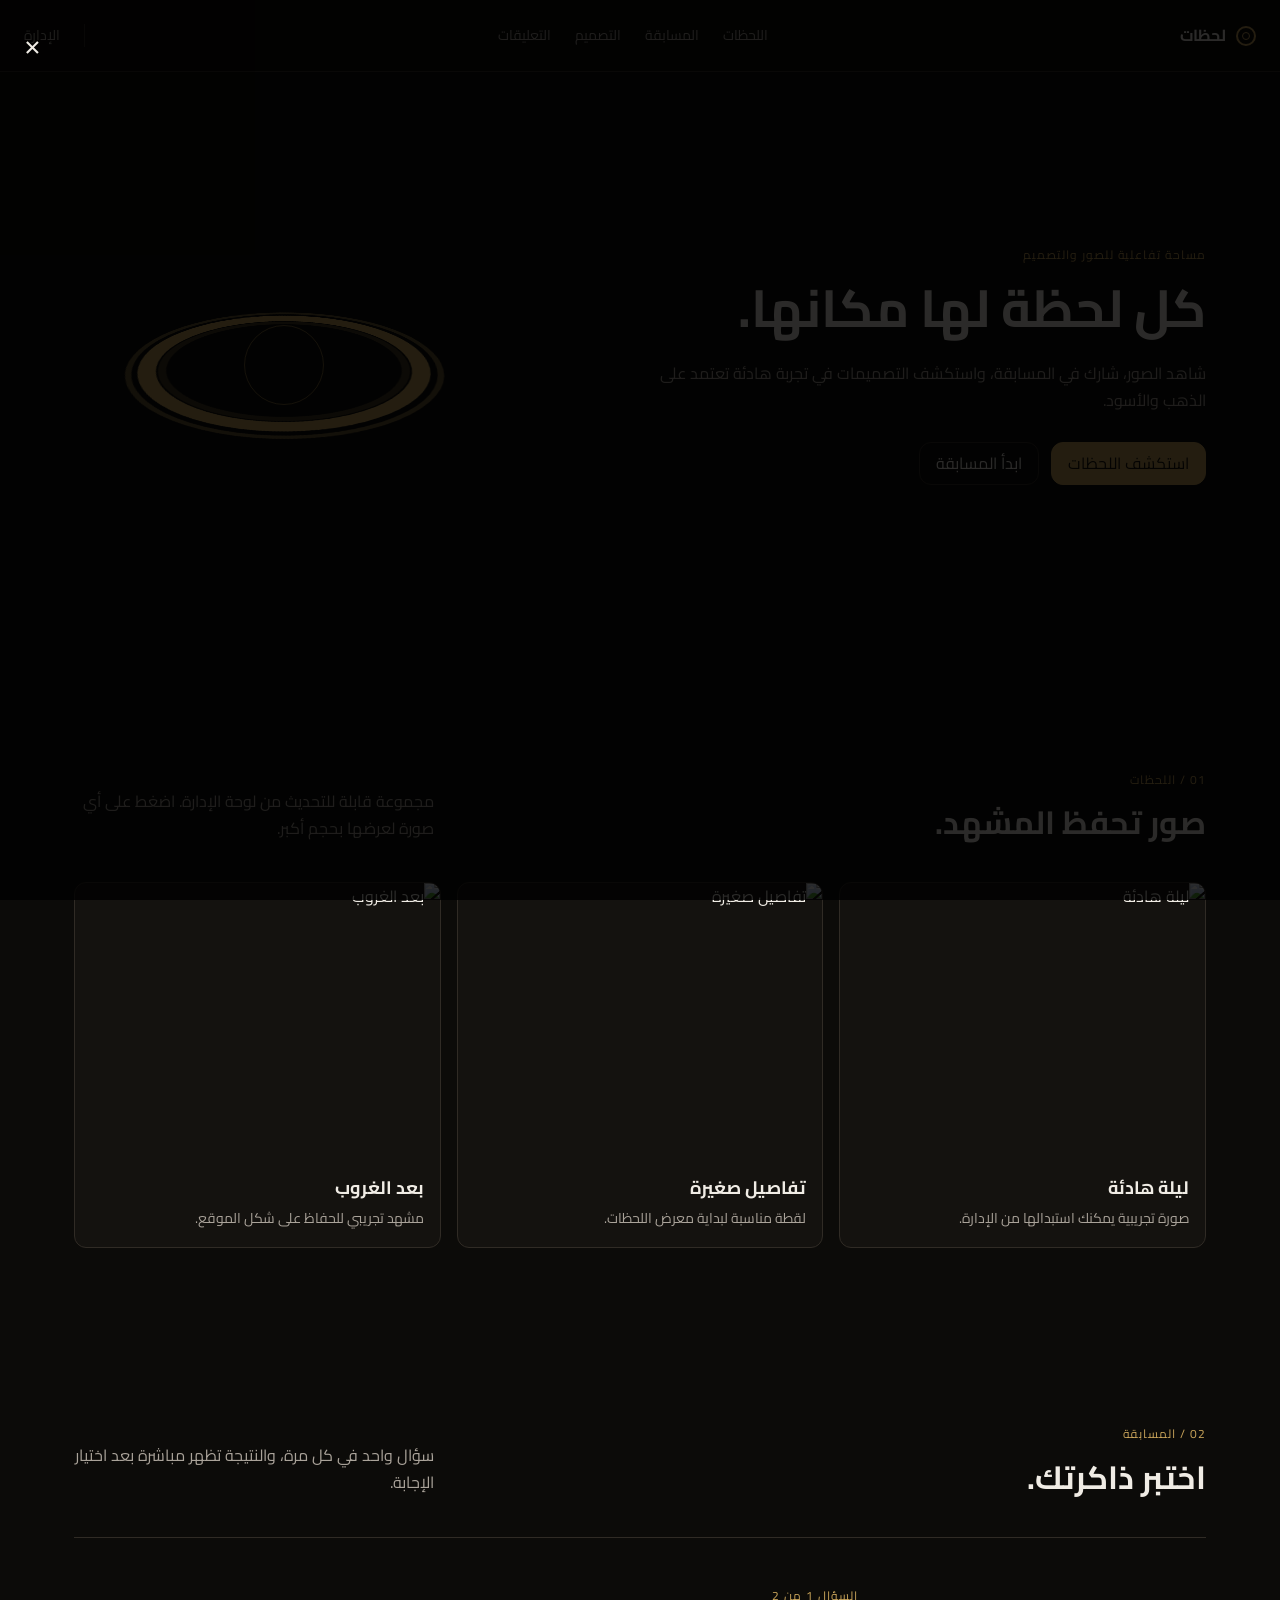
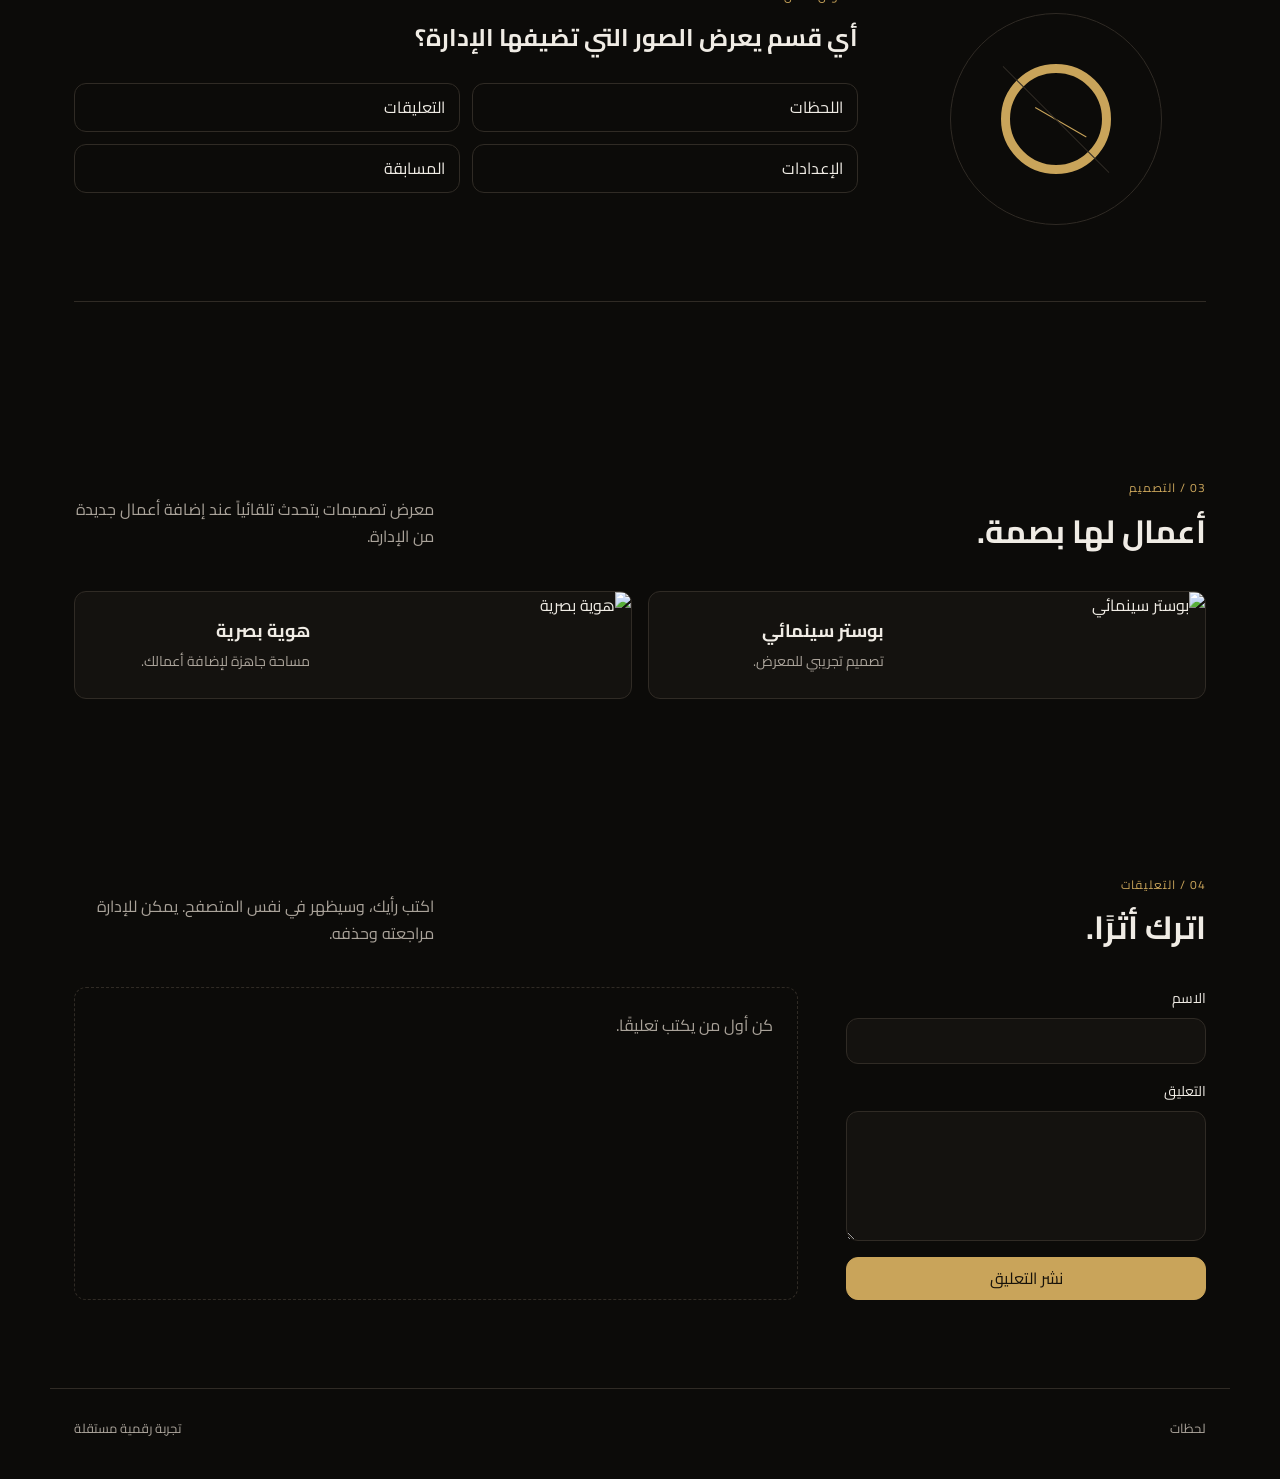
==== index.html @ a875e592 "Add files via upload" ====
<!doctype html>
<html lang="ar" dir="rtl">
<head>
  <meta charset="utf-8">
  <meta name="viewport" content="width=device-width,initial-scale=1">
  <meta name="description" content="موقع لحظات بتجربة بصرية ثلاثية الأبعاد، مسابقات، تصميمات وتعليقات.">
  <title>لحظات | تجربة تفاعلية</title>
  <link rel="preconnect" href="https://fonts.googleapis.com">
  <link rel="preconnect" href="https://fonts.gstatic.com" crossorigin>
  <link href="https://fonts.googleapis.com/css2?family=Cairo:wght@400;500;600;700&display=swap" rel="stylesheet">
  <link rel="stylesheet" href="styles.css">
</head>
<body>
  <div id="intro" class="intro" aria-hidden="true">
    <div class="intro-ring"></div>
    <p>أهلاً بك في لحظات</p>
  </div>

  <header class="site-header">
    <a class="brand" href="#home" aria-label="العودة للرئيسية">
      <span class="brand-mark" aria-hidden="true"></span>
      <span>لحظات</span>
    </a>
    <nav aria-label="التنقل الرئيسي">
      <a href="#moments">اللحظات</a>
      <a href="#contest">المسابقة</a>
      <a href="#designs">التصميم</a>
      <a href="#comments">التعليقات</a>
    </nav>
    <a class="admin-link" href="admin.html">الإدارة</a>
  </header>

  <main id="home">
    <section class="hero section">
      <div class="hero-copy">
        <p class="eyebrow">مساحة تفاعلية للصور والتصميم</p>
        <h1>كل لحظة لها مكانها.</h1>
        <p class="hero-text">شاهد الصور، شارك في المسابقة، واستكشف التصميمات في تجربة هادئة تعتمد على الذهب والأسود.</p>
        <div class="actions">
          <a class="button primary" href="#moments">استكشف اللحظات</a>
          <a class="button secondary" href="#contest">ابدأ المسابقة</a>
        </div>
      </div>
      <div class="hero-object" aria-hidden="true">
        <div class="ring ring-back"></div>
        <div class="ring ring-main"></div>
        <div class="ring ring-front"></div>
        <span class="hero-light"></span>
      </div>
    </section>

    <section id="moments" class="section">
      <div class="section-heading">
        <div>
          <p class="eyebrow">01 / اللحظات</p>
          <h2>صور تحفظ المشهد.</h2>
        </div>
        <p>مجموعة قابلة للتحديث من لوحة الإدارة. اضغط على أي صورة لعرضها بحجم أكبر.</p>
      </div>
      <div id="moments-grid" class="moments-grid"></div>
    </section>

    <section id="contest" class="section contest-section">
      <div class="section-heading">
        <div>
          <p class="eyebrow">02 / المسابقة</p>
          <h2>اختبر ذاكرتك.</h2>
        </div>
        <p>سؤال واحد في كل مرة، والنتيجة تظهر مباشرة بعد اختيار الإجابة.</p>
      </div>
      <div class="contest-shell">
        <div class="vault" aria-hidden="true">
          <div class="vault-dial"></div>
          <div class="vault-line"></div>
        </div>
        <div class="quiz">
          <p id="question-count" class="small-label"></p>
          <h3 id="question-text">جاري تحميل المسابقة...</h3>
          <div id="answers" class="answers"></div>
          <p id="quiz-feedback" class="feedback" role="status"></p>
          <button id="next-question" class="button primary hidden">السؤال التالي</button>
        </div>
      </div>
    </section>

    <section id="designs" class="section">
      <div class="section-heading">
        <div>
          <p class="eyebrow">03 / التصميم</p>
          <h2>أعمال لها بصمة.</h2>
        </div>
        <p>معرض تصميمات يتحدث تلقائياً عند إضافة أعمال جديدة من الإدارة.</p>
      </div>
      <div id="designs-grid" class="designs-grid"></div>
    </section>

    <section id="comments" class="section">
      <div class="section-heading">
        <div>
          <p class="eyebrow">04 / التعليقات</p>
          <h2>اترك أثرًا.</h2>
        </div>
        <p>اكتب رأيك، وسيظهر في نفس المتصفح. يمكن للإدارة مراجعته وحذفه.</p>
      </div>
      <div class="comments-layout">
        <form id="comment-form" class="comment-form">
          <label>الاسم<input id="comment-name" required maxlength="40" autocomplete="name"></label>
          <label>التعليق<textarea id="comment-text" required maxlength="240"></textarea></label>
          <button class="button primary" type="submit">نشر التعليق</button>
        </form>
        <div id="comments-list" class="comments-list"></div>
      </div>
    </section>
  </main>

  <footer class="site-footer">
    <span>لحظات</span>
    <span>تجربة رقمية مستقلة</span>
  </footer>

  <div id="image-modal" class="modal" hidden>
    <button class="modal-close" aria-label="إغلاق">×</button>
    <figure>
      <img id="modal-image" alt="">
      <figcaption id="modal-caption"></figcaption>
    </figure>
  </div>

  <script src="https://unpkg.com/lucide@0.468.0/dist/umd/lucide.js"></script>
  <script src="app.js"></script>
</body>
</html>
---- styles.css ----
:root{
  --bg:#0c0b09;
  --surface:#14120f;
  --surface-2:#1a1713;
  --text:#f0ece5;
  --muted:#aaa39a;
  --line:#302b25;
  --accent:#c9a45a;
  --accent-strong:#e0bf75;
  --danger:#c96c64;
  --success:#8da77d;
  --radius:12px;
  --max:1180px;
  --ease:150ms ease-out;
}
*{box-sizing:border-box}
html{scroll-behavior:smooth}
body{
  margin:0;background:var(--bg);color:var(--text);
  font-family:"Cairo",system-ui,sans-serif;font-size:16px;line-height:1.7;
}
body:before{
  content:"";position:fixed;inset:0;pointer-events:none;opacity:.035;
  background-image:radial-gradient(#fff .5px,transparent .5px);background-size:4px 4px;
}
a{color:inherit;text-decoration:none}
button,input,textarea{font:inherit}
button{cursor:pointer}
:focus-visible{outline:2px solid var(--accent-strong);outline-offset:3px}
.site-header{
  position:sticky;top:0;z-index:20;height:72px;
  display:flex;align-items:center;gap:32px;padding:0 24px;
  background:rgba(12,11,9,.94);border-bottom:1px solid var(--line);
  backdrop-filter:blur(12px);
}
.brand{display:flex;align-items:center;gap:10px;font-weight:700}
.brand-mark{
  width:20px;height:20px;border:2px solid var(--accent);border-radius:50%;
  display:block;position:relative;
}
.brand-mark:after{content:"";position:absolute;inset:4px;border:1px solid var(--accent);border-radius:50%}
nav{display:flex;gap:24px;flex:1;justify-content:center}
nav a,.admin-link{font-size:14px;color:var(--muted);transition:color var(--ease)}
nav a:hover,.admin-link:hover{color:var(--text)}
.admin-link{border-right:1px solid var(--line);padding-right:24px}
.section{max-width:var(--max);margin:auto;padding:88px 24px}
.hero{
  min-height:610px;display:grid;grid-template-columns:1fr 420px;gap:72px;
  align-items:center;padding-top:64px;
}
.eyebrow,.small-label{
  margin:0 0 12px;color:var(--accent);font-size:12px;letter-spacing:.08em;
}
.hero h1{font-size:52px;line-height:1.2;margin:0 0 20px;font-weight:700}
.hero-text{max-width:570px;color:var(--muted);margin:0 0 28px}
.actions{display:flex;gap:12px;flex-wrap:wrap}
.button{
  min-height:40px;padding:7px 16px;border:1px solid var(--line);border-radius:var(--radius);
  display:inline-flex;align-items:center;justify-content:center;transition:background var(--ease),border-color var(--ease),color var(--ease);
}
.button.primary{background:var(--accent);border-color:var(--accent);color:#17120a}
.button.primary:hover{background:var(--accent-strong);border-color:var(--accent-strong)}
.button.secondary{background:transparent;color:var(--text)}
.button.secondary:hover{background:var(--surface-2);border-color:#4b4237}
.hero-object{height:420px;position:relative;display:grid;place-items:center;perspective:900px}
.ring{
  position:absolute;border-radius:50%;border:14px solid var(--accent);
  transform:rotateX(67deg) rotateZ(-18deg);transform-style:preserve-3d;
}
.ring-main{width:290px;height:290px;border-width:18px;animation:entrance-ring 900ms 200ms both cubic-bezier(.2,.7,.2,1)}
.ring-back{width:250px;height:250px;opacity:.28;border-width:8px;transform:rotateX(67deg) rotateZ(42deg)}
.ring-front{width:315px;height:315px;opacity:.5;border-width:6px;transform:rotateX(67deg) rotateZ(72deg)}
.hero-light{width:80px;height:80px;border:1px solid var(--accent);border-radius:50%;opacity:.55}
@keyframes entrance-ring{from{opacity:0;transform:scale(.6) rotateX(25deg) rotateZ(-70deg)}to{opacity:1;transform:rotateX(67deg) rotateZ(-18deg)}}
.section-heading{display:grid;grid-template-columns:1fr 360px;gap:48px;align-items:end;margin-bottom:40px}
.section-heading h2{font-size:32px;line-height:1.25;margin:0}
.section-heading>p{color:var(--muted);margin:0}
.moments-grid{display:grid;grid-template-columns:repeat(3,1fr);gap:16px}
.moment-card,.design-card{
  border:1px solid var(--line);background:var(--surface);border-radius:var(--radius);
  overflow:hidden;
}
.moment-card button{padding:0;border:0;background:none;width:100%;display:block;color:inherit;text-align:right}
.moment-card img,.design-card img{width:100%;aspect-ratio:4/3;object-fit:cover;display:block}
.moment-info{padding:16px}
.moment-info h3,.design-info h3{font-size:18px;margin:0 0 4px}
.moment-info p,.design-info p{font-size:14px;color:var(--muted);margin:0}
.moment-card:hover,.design-card:hover{border-color:#51483b;transition:border-color var(--ease)}
.contest-shell{
  display:grid;grid-template-columns:300px 1fr;gap:48px;align-items:center;
  border-top:1px solid var(--line);border-bottom:1px solid var(--line);padding:48px 0;
}
.vault{height:260px;display:grid;place-items:center;position:relative}
.vault:before{
  content:"";width:210px;height:210px;border:1px solid var(--line);border-radius:50%;
  position:absolute;
}
.vault-dial{width:110px;height:110px;border:9px solid var(--accent);border-radius:50%;position:relative}
.vault-dial:before,.vault-dial:after{content:"";position:absolute;left:50%;top:50%;height:1px;background:var(--accent);transform-origin:left}
.vault-dial:before{width:35px;transform:rotate(30deg)}
.vault-dial:after{width:24px;transform:rotate(210deg)}
.vault-line{width:150px;height:1px;background:var(--line);position:absolute;transform:rotate(45deg)}
.quiz h3{font-size:24px;margin:0 0 24px;max-width:650px}
.answers{display:grid;grid-template-columns:1fr 1fr;gap:12px}
.answer{
  min-height:46px;text-align:right;padding:10px 14px;border:1px solid var(--line);
  border-radius:var(--radius);background:transparent;color:var(--text);
  transition:background var(--ease),border-color var(--ease);
}
.answer:hover{background:var(--surface-2);border-color:#51483b}
.answer.correct{border-color:var(--success);background:rgba(141,167,125,.08)}
.answer.wrong{border-color:var(--danger);background:rgba(201,108,100,.08)}
.feedback{min-height:28px;color:var(--muted);margin:16px 0}
.hidden{display:none!important}
.designs-grid{display:grid;grid-template-columns:repeat(2,1fr);gap:16px}
.design-card{display:grid;grid-template-columns:1.15fr 1fr}
.design-card img{height:100%;aspect-ratio:auto}
.design-info{padding:24px;display:flex;flex-direction:column;justify-content:center}
.comments-layout{display:grid;grid-template-columns:360px 1fr;gap:48px}
.comment-form{display:grid;gap:16px;align-content:start}
label{display:grid;gap:7px;font-size:14px}
input,textarea{
  width:100%;border:1px solid var(--line);border-radius:var(--radius);background:var(--surface);
  color:var(--text);padding:10px 12px;outline:none;
}
textarea{min-height:130px;resize:vertical}
input:focus,textarea:focus{border-color:var(--accent)}
.comments-list{display:grid;gap:12px}
.comment{
  border-bottom:1px solid var(--line);padding:0 0 16px;
}
.comment header{display:flex;justify-content:space-between;gap:16px;align-items:center}
.comment strong{font-size:15px}
.comment time{font-size:12px;color:var(--muted)}
.comment p{margin:7px 0 0;color:var(--muted);font-size:14px}
.empty{border:1px dashed var(--line);padding:24px;color:var(--muted);border-radius:var(--radius)}
.site-footer{
  max-width:var(--max);margin:auto;padding:28px 24px 40px;border-top:1px solid var(--line);
  display:flex;justify-content:space-between;color:var(--muted);font-size:13px;
}
.intro{
  position:fixed;inset:0;z-index:100;background:var(--bg);display:grid;place-items:center;
  pointer-events:none;animation:intro-out 700ms 900ms both;
}
.intro p{position:absolute;bottom:23%;font-size:14px;color:var(--muted)}
.intro-ring{width:150px;height:150px;border:9px solid var(--accent);border-radius:50%;transform:rotateX(65deg) rotateZ(-25deg);animation:intro-ring 900ms cubic-bezier(.2,.7,.2,1) both}
@keyframes intro-ring{from{transform:scale(.35) rotateX(15deg) rotateZ(-90deg);opacity:0}to{transform:rotateX(65deg) rotateZ(-25deg);opacity:1}}
@keyframes intro-out{to{opacity:0;visibility:hidden}}
.modal{
  position:fixed;inset:0;z-index:50;background:rgba(0,0,0,.82);display:grid;place-items:center;padding:28px;
}
.modal figure{margin:0;max-width:1000px;max-height:90vh}
.modal img{max-width:100%;max-height:78vh;display:block}
.modal figcaption{padding-top:10px;color:var(--muted)}
.modal-close{position:absolute;top:18px;left:18px;background:transparent;color:var(--text);border:0;font-size:30px}
@media(max-width:800px){
  .site-header{height:auto;min-height:64px;flex-wrap:wrap;padding:12px 16px;gap:14px}
  nav{order:3;width:100%;overflow:auto;justify-content:flex-start;gap:18px;padding-bottom:2px}
  .admin-link{margin-right:auto;padding-right:14px}
  .section{padding:52px 16px}
  .hero{min-height:auto;grid-template-columns:1fr;gap:20px;padding-top:44px}
  .hero h1{font-size:34px}
  .hero-object{height:300px}
  .section-heading{grid-template-columns:1fr;gap:12px;margin-bottom:28px}
  .section-heading h2{font-size:24px}
  .moments-grid,.answers{grid-template-columns:1fr}
  .contest-shell,.comments-layout{grid-template-columns:1fr;gap:28px;padding:32px 0}
  .vault{height:210px}
  .designs-grid{grid-template-columns:1fr}
  .design-card{grid-template-columns:1fr}
  .design-card img{aspect-ratio:4/3}
  .site-footer{padding:24px 16px}
}
@media(prefers-reduced-motion:reduce){
  *,*:before,*:after{scroll-behavior:auto!important;animation:none!important;transition:none!important}
  .intro{display:none}
}
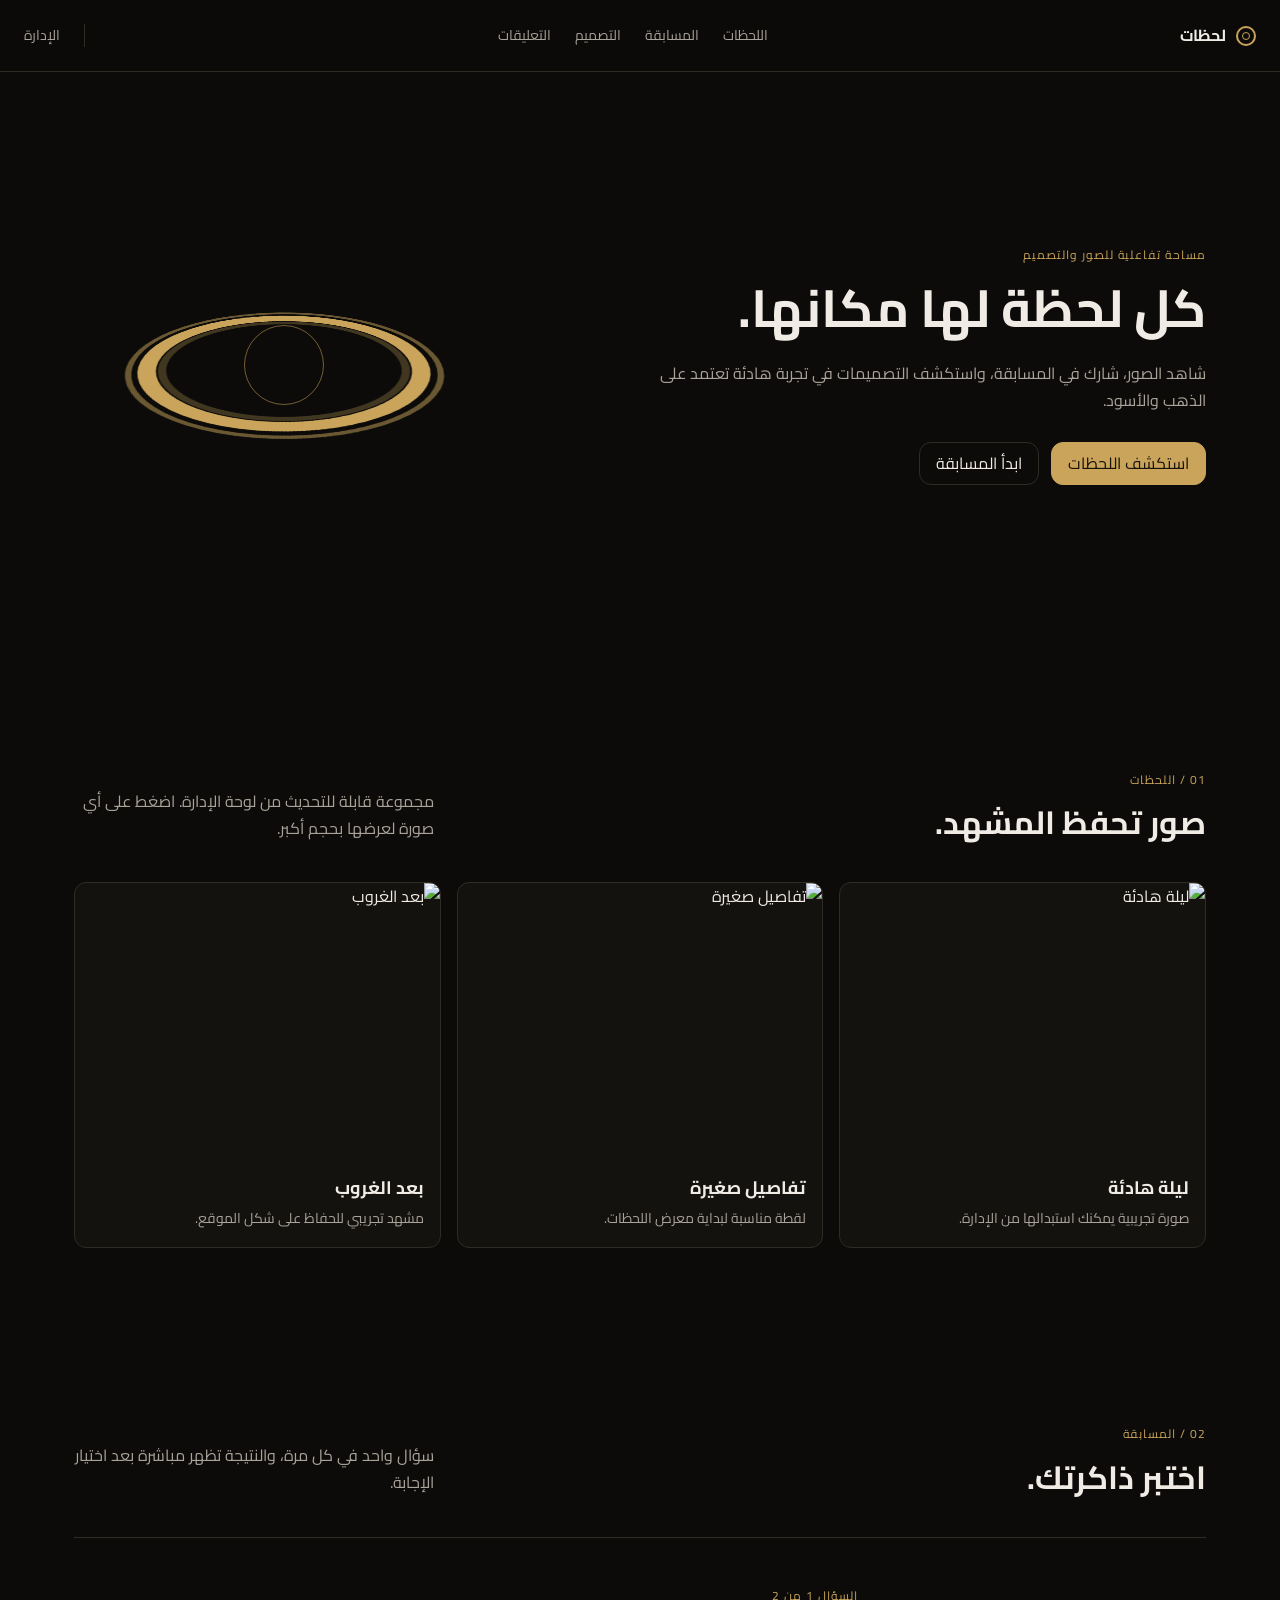
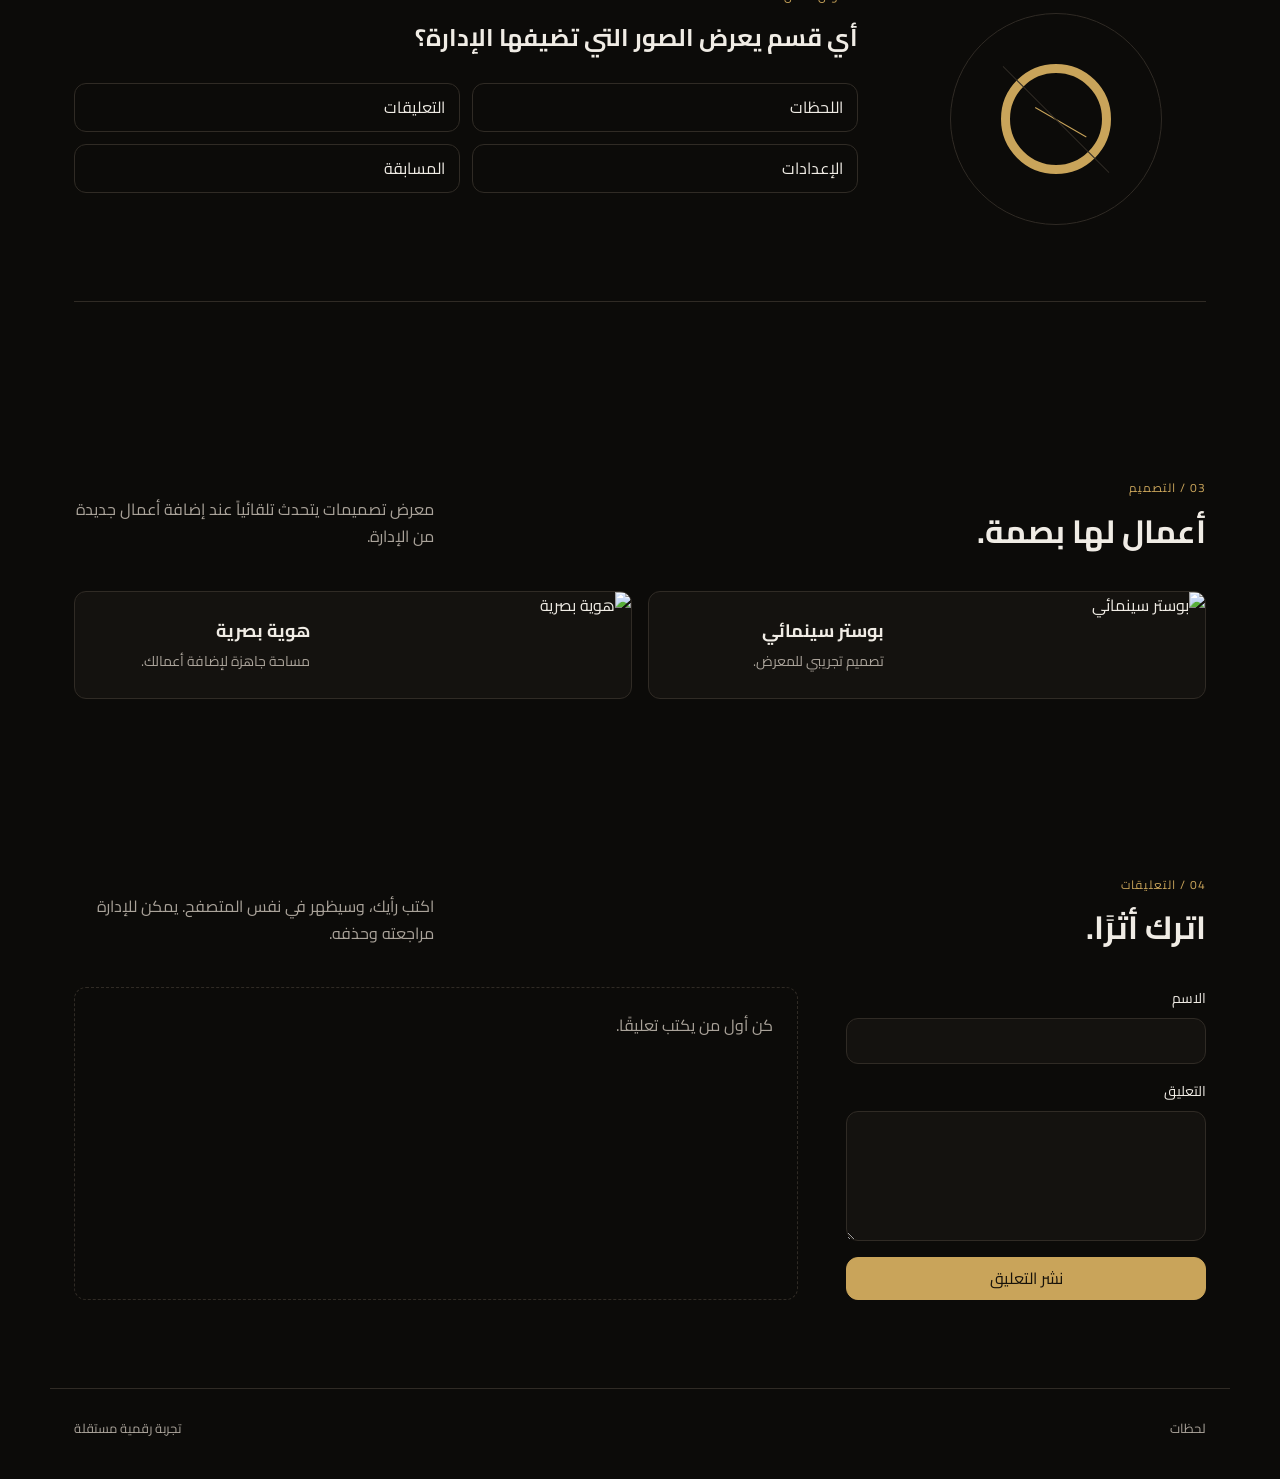
==== commit fed6e3ae: "Update index.html" ====
--- a/index.html
+++ b/index.html
@@ -2,131 +2,389 @@
 <html lang="ar" dir="rtl">
 <head>
   <meta charset="utf-8">
-  <meta name="viewport" content="width=device-width,initial-scale=1">
+  <meta name="viewport" content="width=device-width, initial-scale=1">
+
   <meta name="description" content="موقع لحظات بتجربة بصرية ثلاثية الأبعاد، مسابقات، تصميمات وتعليقات.">
+
   <title>لحظات | تجربة تفاعلية</title>
+
   <link rel="preconnect" href="https://fonts.googleapis.com">
   <link rel="preconnect" href="https://fonts.gstatic.com" crossorigin>
-  <link href="https://fonts.googleapis.com/css2?family=Cairo:wght@400;500;600;700&display=swap" rel="stylesheet">
+
+  <link
+    href="https://fonts.googleapis.com/css2?family=Cairo:wght@400;500;600;700&display=swap"
+    rel="stylesheet"
+  >
+
   <link rel="stylesheet" href="styles.css">
+
+  <!-- منع ظهور نافذة الصور عند تحميل الموقع -->
+  <style>
+    #image-modal[hidden] {
+      display: none !important;
+    }
+  </style>
 </head>
+
 <body>
+
+  <!-- شاشة البداية -->
   <div id="intro" class="intro" aria-hidden="true">
     <div class="intro-ring"></div>
     <p>أهلاً بك في لحظات</p>
   </div>
 
+
+  <!-- الهيدر -->
   <header class="site-header">
+
     <a class="brand" href="#home" aria-label="العودة للرئيسية">
       <span class="brand-mark" aria-hidden="true"></span>
       <span>لحظات</span>
     </a>
+
     <nav aria-label="التنقل الرئيسي">
       <a href="#moments">اللحظات</a>
       <a href="#contest">المسابقة</a>
       <a href="#designs">التصميم</a>
       <a href="#comments">التعليقات</a>
     </nav>
-    <a class="admin-link" href="admin.html">الإدارة</a>
+
+    <a class="admin-link" href="admin.html">
+      الإدارة
+    </a>
+
   </header>
 
+
+  <!-- المحتوى الرئيسي -->
   <main id="home">
+
+
+    <!-- HERO -->
     <section class="hero section">
+
       <div class="hero-copy">
-        <p class="eyebrow">مساحة تفاعلية للصور والتصميم</p>
-        <h1>كل لحظة لها مكانها.</h1>
-        <p class="hero-text">شاهد الصور، شارك في المسابقة، واستكشف التصميمات في تجربة هادئة تعتمد على الذهب والأسود.</p>
+
+        <p class="eyebrow">
+          مساحة تفاعلية للصور والتصميم
+        </p>
+
+        <h1>
+          كل لحظة لها مكانها.
+        </h1>
+
+        <p class="hero-text">
+          شاهد الصور، شارك في المسابقة، واستكشف التصميمات
+          في تجربة هادئة تعتمد على الذهب والأسود.
+        </p>
+
         <div class="actions">
-          <a class="button primary" href="#moments">استكشف اللحظات</a>
-          <a class="button secondary" href="#contest">ابدأ المسابقة</a>
-        </div>
-      </div>
+
+          <a class="button primary" href="#moments">
+            استكشف اللحظات
+          </a>
+
+          <a class="button secondary" href="#contest">
+            ابدأ المسابقة
+          </a>
+
+        </div>
+
+      </div>
+
+
+      <!-- العنصر ثلاثي الأبعاد -->
       <div class="hero-object" aria-hidden="true">
+
         <div class="ring ring-back"></div>
+
         <div class="ring ring-main"></div>
+
         <div class="ring ring-front"></div>
+
         <span class="hero-light"></span>
-      </div>
-    </section>
-
+
+      </div>
+
+    </section>
+
+
+
+    <!-- اللحظات -->
     <section id="moments" class="section">
+
       <div class="section-heading">
+
         <div>
-          <p class="eyebrow">01 / اللحظات</p>
-          <h2>صور تحفظ المشهد.</h2>
-        </div>
-        <p>مجموعة قابلة للتحديث من لوحة الإدارة. اضغط على أي صورة لعرضها بحجم أكبر.</p>
-      </div>
+
+          <p class="eyebrow">
+            01 / اللحظات
+          </p>
+
+          <h2>
+            صور تحفظ المشهد.
+          </h2>
+
+        </div>
+
+        <p>
+          مجموعة قابلة للتحديث من لوحة الإدارة.
+          اضغط على أي صورة لعرضها بحجم أكبر.
+        </p>
+
+      </div>
+
+
       <div id="moments-grid" class="moments-grid"></div>
-    </section>
-
+
+    </section>
+
+
+
+    <!-- المسابقة -->
     <section id="contest" class="section contest-section">
+
       <div class="section-heading">
+
         <div>
-          <p class="eyebrow">02 / المسابقة</p>
-          <h2>اختبر ذاكرتك.</h2>
-        </div>
-        <p>سؤال واحد في كل مرة، والنتيجة تظهر مباشرة بعد اختيار الإجابة.</p>
-      </div>
+
+          <p class="eyebrow">
+            02 / المسابقة
+          </p>
+
+          <h2>
+            اختبر ذاكرتك.
+          </h2>
+
+        </div>
+
+        <p>
+          سؤال واحد في كل مرة،
+          والنتيجة تظهر مباشرة بعد اختيار الإجابة.
+        </p>
+
+      </div>
+
+
       <div class="contest-shell">
+
+
         <div class="vault" aria-hidden="true">
+
           <div class="vault-dial"></div>
+
           <div class="vault-line"></div>
-        </div>
+
+        </div>
+
+
         <div class="quiz">
+
           <p id="question-count" class="small-label"></p>
-          <h3 id="question-text">جاري تحميل المسابقة...</h3>
+
+          <h3 id="question-text">
+            جاري تحميل المسابقة...
+          </h3>
+
           <div id="answers" class="answers"></div>
-          <p id="quiz-feedback" class="feedback" role="status"></p>
-          <button id="next-question" class="button primary hidden">السؤال التالي</button>
-        </div>
-      </div>
-    </section>
-
+
+          <p
+            id="quiz-feedback"
+            class="feedback"
+            role="status"
+          ></p>
+
+          <button
+            id="next-question"
+            class="button primary hidden"
+            type="button"
+          >
+            السؤال التالي
+          </button>
+
+        </div>
+
+      </div>
+
+    </section>
+
+
+
+    <!-- التصميم -->
     <section id="designs" class="section">
+
       <div class="section-heading">
+
         <div>
-          <p class="eyebrow">03 / التصميم</p>
-          <h2>أعمال لها بصمة.</h2>
-        </div>
-        <p>معرض تصميمات يتحدث تلقائياً عند إضافة أعمال جديدة من الإدارة.</p>
-      </div>
-      <div id="designs-grid" class="designs-grid"></div>
-    </section>
-
+
+          <p class="eyebrow">
+            03 / التصميم
+          </p>
+
+          <h2>
+            أعمال لها بصمة.
+          </h2>
+
+        </div>
+
+        <p>
+          معرض تصميمات يتحدث تلقائياً
+          عند إضافة أعمال جديدة من الإدارة.
+        </p>
+
+      </div>
+
+
+      <div
+        id="designs-grid"
+        class="designs-grid"
+      ></div>
+
+    </section>
+
+
+
+    <!-- التعليقات -->
     <section id="comments" class="section">
+
       <div class="section-heading">
+
         <div>
-          <p class="eyebrow">04 / التعليقات</p>
-          <h2>اترك أثرًا.</h2>
-        </div>
-        <p>اكتب رأيك، وسيظهر في نفس المتصفح. يمكن للإدارة مراجعته وحذفه.</p>
-      </div>
+
+          <p class="eyebrow">
+            04 / التعليقات
+          </p>
+
+          <h2>
+            اترك أثرًا.
+          </h2>
+
+        </div>
+
+        <p>
+          اكتب رأيك، وسيظهر في نفس المتصفح.
+          يمكن للإدارة مراجعته وحذفه.
+        </p>
+
+      </div>
+
+
       <div class="comments-layout">
-        <form id="comment-form" class="comment-form">
-          <label>الاسم<input id="comment-name" required maxlength="40" autocomplete="name"></label>
-          <label>التعليق<textarea id="comment-text" required maxlength="240"></textarea></label>
-          <button class="button primary" type="submit">نشر التعليق</button>
+
+
+        <form
+          id="comment-form"
+          class="comment-form"
+        >
+
+          <label>
+            الاسم
+
+            <input
+              id="comment-name"
+              required
+              maxlength="40"
+              autocomplete="name"
+            >
+
+          </label>
+
+
+          <label>
+            التعليق
+
+            <textarea
+              id="comment-text"
+              required
+              maxlength="240"
+            ></textarea>
+
+          </label>
+
+
+          <button
+            class="button primary"
+            type="submit"
+          >
+            نشر التعليق
+          </button>
+
         </form>
-        <div id="comments-list" class="comments-list"></div>
-      </div>
-    </section>
+
+
+        <div
+          id="comments-list"
+          class="comments-list"
+        ></div>
+
+      </div>
+
+    </section>
+
   </main>
 
+
+
+  <!-- الفوتر -->
   <footer class="site-footer">
-    <span>لحظات</span>
-    <span>تجربة رقمية مستقلة</span>
+
+    <span>
+      لحظات
+    </span>
+
+    <span>
+      تجربة رقمية مستقلة
+    </span>
+
   </footer>
 
-  <div id="image-modal" class="modal" hidden>
-    <button class="modal-close" aria-label="إغلاق">×</button>
+
+
+  <!-- نافذة عرض الصور -->
+  <!-- تبدأ مخفية تماماً -->
+  <div
+    id="image-modal"
+    class="modal"
+    hidden
+    aria-hidden="true"
+  >
+
+    <button
+      class="modal-close"
+      type="button"
+      aria-label="إغلاق"
+    >
+      ×
+    </button>
+
+
     <figure>
-      <img id="modal-image" alt="">
-      <figcaption id="modal-caption"></figcaption>
+
+      <img
+        id="modal-image"
+        src=""
+        alt=""
+      >
+
+      <figcaption
+        id="modal-caption"
+      ></figcaption>
+
     </figure>
+
   </div>
 
-  <script src="https://unpkg.com/lucide@0.468.0/dist/umd/lucide.js"></script>
+
+
+  <!-- المكتبات -->
+  <script
+    src="https://unpkg.com/lucide@0.468.0/dist/umd/lucide.js"
+  ></script>
+
+
+  <!-- كود الموقع -->
   <script src="app.js"></script>
+
 </body>
-</html>+</html>
